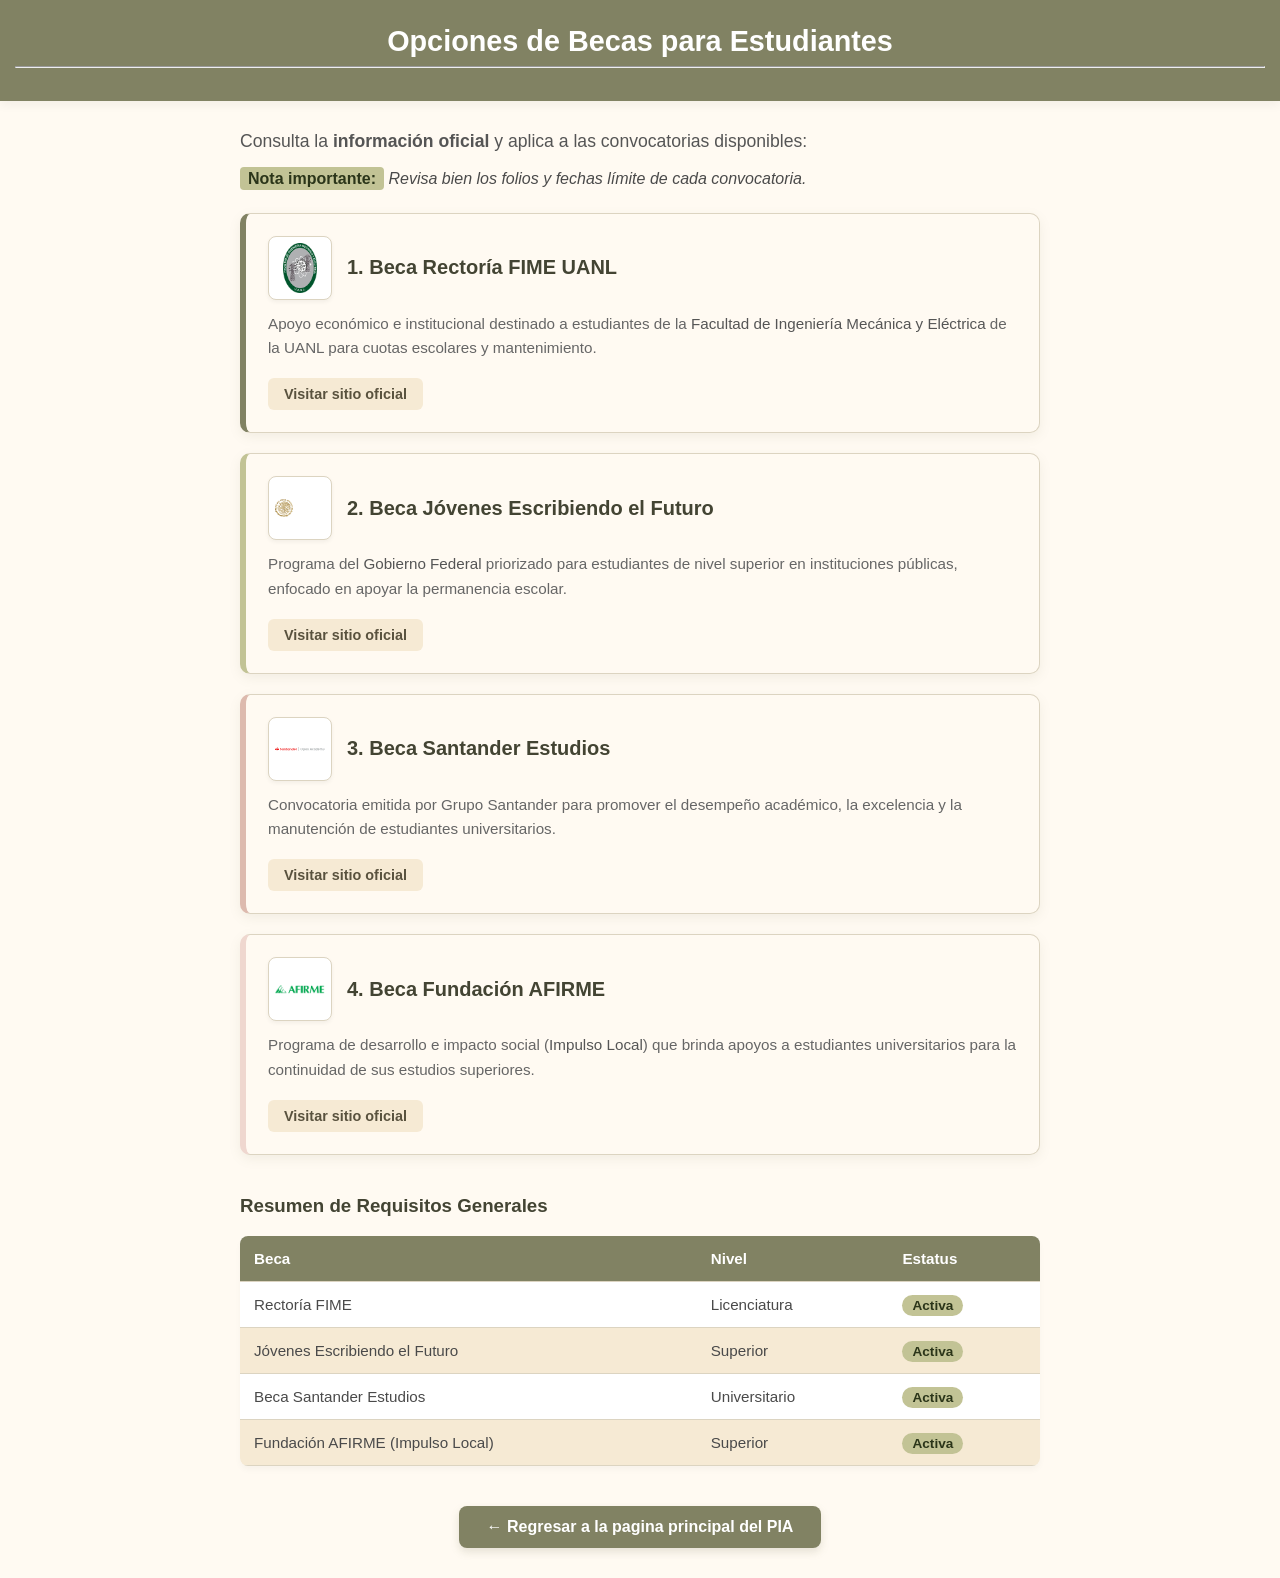
==== index.html @ 2f52d9ff "Add files via upload" ====
<!DOCTYPE html>
<html lang="es">
<head>
    <meta charset="UTF-8">
    <meta name="viewport" content="width=device-width, initial-scale=1.0">
    <title>Becas para Estudiantes | UANL y Federales</title>
    <link rel="stylesheet" href="estilos.css">
    
    <!-- Alerta personalizada en JavaScript al hacer clic en una beca -->
    <script>
        function avisarBeca(nombreBeca) {
            alert("Vas a ser redirigida a la información oficial de la " + nombreBeca + ". ¡Prepara tus documentos!");
        }
    </script>
</head>
<body>

    <!-- Encabezado superior con título centrado -->
    <header class="header-nav">
        <h1 class="titulo-principal">Opciones de Becas para Estudiantes</h1>
        <hr>
    </header>

    <!-- Contenido principal -->
    <main class="contenedor-becas">
        <section class="seccion-info">
            <p class="subtitulo">Consulta la <strong>información oficial</strong> y aplica a las convocatorias disponibles:</p>
            <mark>Nota importante:</mark> <em>Revisa bien los folios y fechas límite de cada convocatoria.</em>
        </section>

        <!-- Sección de tarjetas en lista vertical ordenada con logotipos -->
        <section class="tarjetas-grid">

            <!-- Beca 1 -->
            <article class="tarjeta-beca">
                <div class="header-tarjeta">
                    <img src="fime-logo.png" alt="Logo FIME UANL" class="logo-beca">
                    <h2>1. Beca Rectoría FIME UANL</h2>
                </div>
                <p>Apoyo económico e institucional destinado a estudiantes de la <b>Facultad de Ingeniería Mecánica y Eléctrica</b> de la UANL para cuotas escolares y mantenimiento.</p>
                <a href="https://www.fime.uanl.mx/becas/" target="_blank" onclick="avisarBeca('Beca Rectoría FIME')" class="btn-enlace">Visitar sitio oficial</a>
            </article>

            <!-- Beca 2 -->
            <article class="tarjeta-beca">
                <div class="header-tarjeta">
                    <img src="logo_gob_mx.png" alt="Logo Gobierno Federal" class="logo-beca">
                    <h2>2. Beca Jóvenes Escribiendo el Futuro</h2>
                </div>
                <p>Programa del <small>Gobierno Federal</small> priorizado para estudiantes de nivel superior en instituciones públicas, enfocado en apoyar la permanencia escolar.</p>
                <a href="https://www.gob.mx/becasbenitojuarez/articulos/beca-jovenes-escribiendo-el-futuro-326084" target="_blank" onclick="avisarBeca('Beca Jóvenes Escribiendo el Futuro')" class="btn-enlace">Visitar sitio oficial</a>
            </article>

            <!-- Beca 3 -->
            <article class="tarjeta-beca">
                <div class="header-tarjeta">
                    <img src="logo-santander.svg" alt="Logo Santander" class="logo-beca">
                    <h2>3. Beca Santander Estudios</h2>
                </div>
                <p>Convocatoria emitida por Grupo Santander para promover el desempeño académico, la excelencia y la manutención de estudiantes universitarios.</p>
                <a href="https://app.santanderopenacademy.com/es/program/search" target="_blank" onclick="avisarBeca('Beca Santander Estudios')" class="btn-enlace">Visitar sitio oficial</a>
            </article>

            <!-- Beca 4 -->
            <article class="tarjeta-beca">
                <div class="header-tarjeta">
                    <img src="Afirme_logo.png" alt="Logo Fundación AFIRME" class="logo-beca">
                    <h2>4. Beca Fundación AFIRME</h2>
                </div>
                <p>Programa de desarrollo e impacto social (<i>Impulso Local</i>) que brinda apoyos a estudiantes universitarios para la continuidad de sus estudios superiores.</p>
                <a href="https://www.afirme.com/Quienes-Somos.html" target="_blank" onclick="avisarBeca('Beca Fundación AFIRME')" class="btn-enlace">Visitar sitio oficial</a>
            </article>

        </section>

        <!-- Tabla complementaria con requisitos generales -->
        <section class="seccion-tabla">
            <h3>Resumen de Requisitos Generales</h3>
            <table class="tabla-becas">
                <thead>
                    <tr>
                        <th>Beca</th>
                        <th>Nivel</th>
                        <th>Estatus</th>
                    </tr>
                </thead>
                <tbody>
                    <tr>
                        <td>Rectoría FIME</td>
                        <td>Licenciatura</td>
                        <td><span class="estatus-activa">Activa</span></td>
                    </tr>
                    <tr>
                        <td>Jóvenes Escribiendo el Futuro</td>
                        <td>Superior</td>
                        <td><span class="estatus-activa">Activa</span></td>
                    </tr>
                    <tr>
                        <td>Beca Santander Estudios</td>
                        <td>Universitario</td>
                        <td><span class="estatus-activa">Activa</span></td>
                    </tr>
                    <tr>
                        <td>Fundación AFIRME (Impulso Local)</td>
                        <td>Superior</td>
                        <td><span class="estatus-activa">Activa</span></td>
                    </tr>
                </tbody>
            </table>
        </section>

        <!-- Botón de regreso al final de la página -->
        <section class="seccion-boton-regresar">
            <nav>
                <a href="https://m3nny75.github.io/Pia-Progra-web/" class="btn-regresar">← Regresar a la pagina principal del PIA</a>
            </nav>
        </section>
    </main>

</body>
</html>
---- estilos.css ----
/* ==========================================
   ESTILOS BASADOS EN PALETA NATURAL (becas.html)
   ========================================== */

/* Fondo general de la página en tono suave coconut cream */
body {
    background-color: #FFFAF2;
    color: #4a4a4a;
    font-family: Arial, sans-serif;
    margin: 0;
    padding: 0;
}

/* 1. Encabezado principal estilizado con tono savory sage */
.header-nav {
    background-color: #818263;
    color: #ffffff;
    text-align: center;
    padding: 25px 15px;
    box-shadow: 0 4px 10px rgba(0, 0, 0, 0.05);
}

.header-nav h1, 
.titulo-principal {
    text-align: center;
    color: #ffffff;
    margin: 0;
    font-size: 1.8rem;
}

/* 2. Contenedor principal centrado */
.contenedor-becas {
    max-width: 800px;
    margin: 30px auto;
    padding: 0 20px;
}

.subtitulo {
    font-size: 1.1rem;
    color: #555555;
}

mark {
    background-color: #C2C395;
    color: #2b3519;
    padding: 3px 8px;
    border-radius: 4px;
    font-weight: bold;
}

/* 3. Acomodar las tarjetas en LISTA VERTICAL hacia abajo */
.tarjetas-grid {
    display: flex;
    flex-direction: column;
    gap: 20px;
    margin-top: 25px;
}

/* 4. Tarjetas individuales con fondo suave y bordes distintivos */
.tarjeta-beca {
    background-color: #FFFAF2;
    border-radius: 10px;
    padding: 22px;
    box-shadow: 0 4px 12px rgba(129, 130, 99, 0.1);
    transition: transform 0.2s ease, box-shadow 0.2s ease;
    border: 1px solid #DCD4C1;
}

.tarjeta-beca:hover {
    transform: translateY(-2px);
    box-shadow: 0 6px 16px rgba(129, 130, 99, 0.15);
}

/* Bordes laterales con colores de la paleta */
.tarjeta-beca:nth-child(1) { border-left: 6px solid #818263; }
.tarjeta-beca:nth-child(2) { border-left: 6px solid #C2C395; }
.tarjeta-beca:nth-child(3) { border-left: 6px solid #DDBAAE; }
.tarjeta-beca:nth-child(4) { border-left: 6px solid #EFD7CF; }

/* 5. Cabecera interna de cada tarjeta (Logo + Título) */
.header-tarjeta {
    display: flex;
    align-items: center;
    gap: 15px;
    margin-bottom: 12px;
}

/* Control y visibilidad de los logotipos */
.logo-beca, 
.header-tarjeta img, 
.tarjeta-beca img {
    width: 50px !important;
    height: 50px !important;
    max-width: 50px !important;
    max-height: 50px !important;
    object-fit: contain;
    flex-shrink: 0;
    background-color: #FFFFFF;
    padding: 6px;
    border-radius: 8px;
    border: 1px solid #DCD4C1;
    box-shadow: 0 2px 4px rgba(0, 0, 0, 0.05);
}

.tarjeta-beca h2 {
    font-size: 1.25rem;
    color: #434433;
    margin: 0;
}

/* Control unificado y estricto para las descripciones (evita que se vean diferentes) */
.tarjeta-beca p {
    color: #666666 !important;
    font-size: 0.95rem !important;
    font-family: Arial, sans-serif !important;
    line-height: 1.6 !important;
    font-weight: normal !important;
    margin-top: 0 !important;
    margin-bottom: 18px !important;
}

/* Forzar que las etiquetas internas (negritas, cursivas) mantengan el mismo estilo parejo */
.tarjeta-beca p b, 
.tarjeta-beca p strong, 
.tarjeta-beca p i, 
.tarjeta-beca p em, 
.tarjeta-beca p small {
    font-size: 0.95rem !important;
    font-family: Arial, sans-serif !important;
    color: #555555 !important;
    font-weight: normal !important;
    font-style: normal !important;
}

/* 6. Botones de enlace "Visitar sitio oficial" */
.btn-enlace {
    display: inline-block;
    background-color: #F6EAD4;
    color: #59523e;
    padding: 8px 16px;
    border-radius: 6px;
    text-decoration: none;
    font-weight: bold;
    font-size: 0.9rem;
    transition: background-color 0.2s ease;
}

.btn-enlace:hover {
    background-color: #DCD4C1;
    color: #3b3729;
}

/* 7. Tabla con encabezado en tono savory sage y filas alternadas */
.seccion-tabla {
    margin-top: 40px;
}

.seccion-tabla h3 {
    color: #434433;
}

table, .tabla-becas {
    width: 100%;
    border-collapse: collapse;
    margin-top: 15px;
    background-color: #FFFFFF;
    border-radius: 8px;
    overflow: hidden;
    box-shadow: 0 4px 6px rgba(0, 0, 0, 0.03);
}

th, td {
    padding: 14px;
    text-align: left;
    font-size: 0.95rem;
    border-bottom: 1px solid #DCD4C1;
}

th {
    background-color: #818263;
    color: #FFFFFF;
    font-weight: bold;
}

tr:nth-child(even) {
    background-color: #F6EAD4;
}

.estatus-activa {
    background-color: #C2C395;
    color: #2b3519;
    padding: 3px 10px;
    border-radius: 12px;
    font-size: 0.85rem;
    font-weight: bold;
}

/* 8. Botón principal de retorno "Regresar al PIA" */
.seccion-boton-regresar {
    text-align: center;
    margin-top: 40px;
    margin-bottom: 20px;
}

.btn-regresar {
    display: inline-block;
    padding: 12px 28px;
    background-color: #818263;
    color: #FFFFFF;
    text-decoration: none;
    border-radius: 8px;
    font-weight: bold;
    box-shadow: 0 4px 8px rgba(129, 130, 99, 0.2);
    transition: background-color 0.2s ease, transform 0.2s ease;
}

.btn-regresar:hover {
    transform: translateY(-2px);
    background-color: #696a4f;
}

/* 9. Pie de página */
footer {
    text-align: center;
    color: #777777;
    font-size: 0.85rem;
    padding: 25px 0;
    border-top: 1px solid #DCD4C1;
    background-color: #F6EAD4;
}
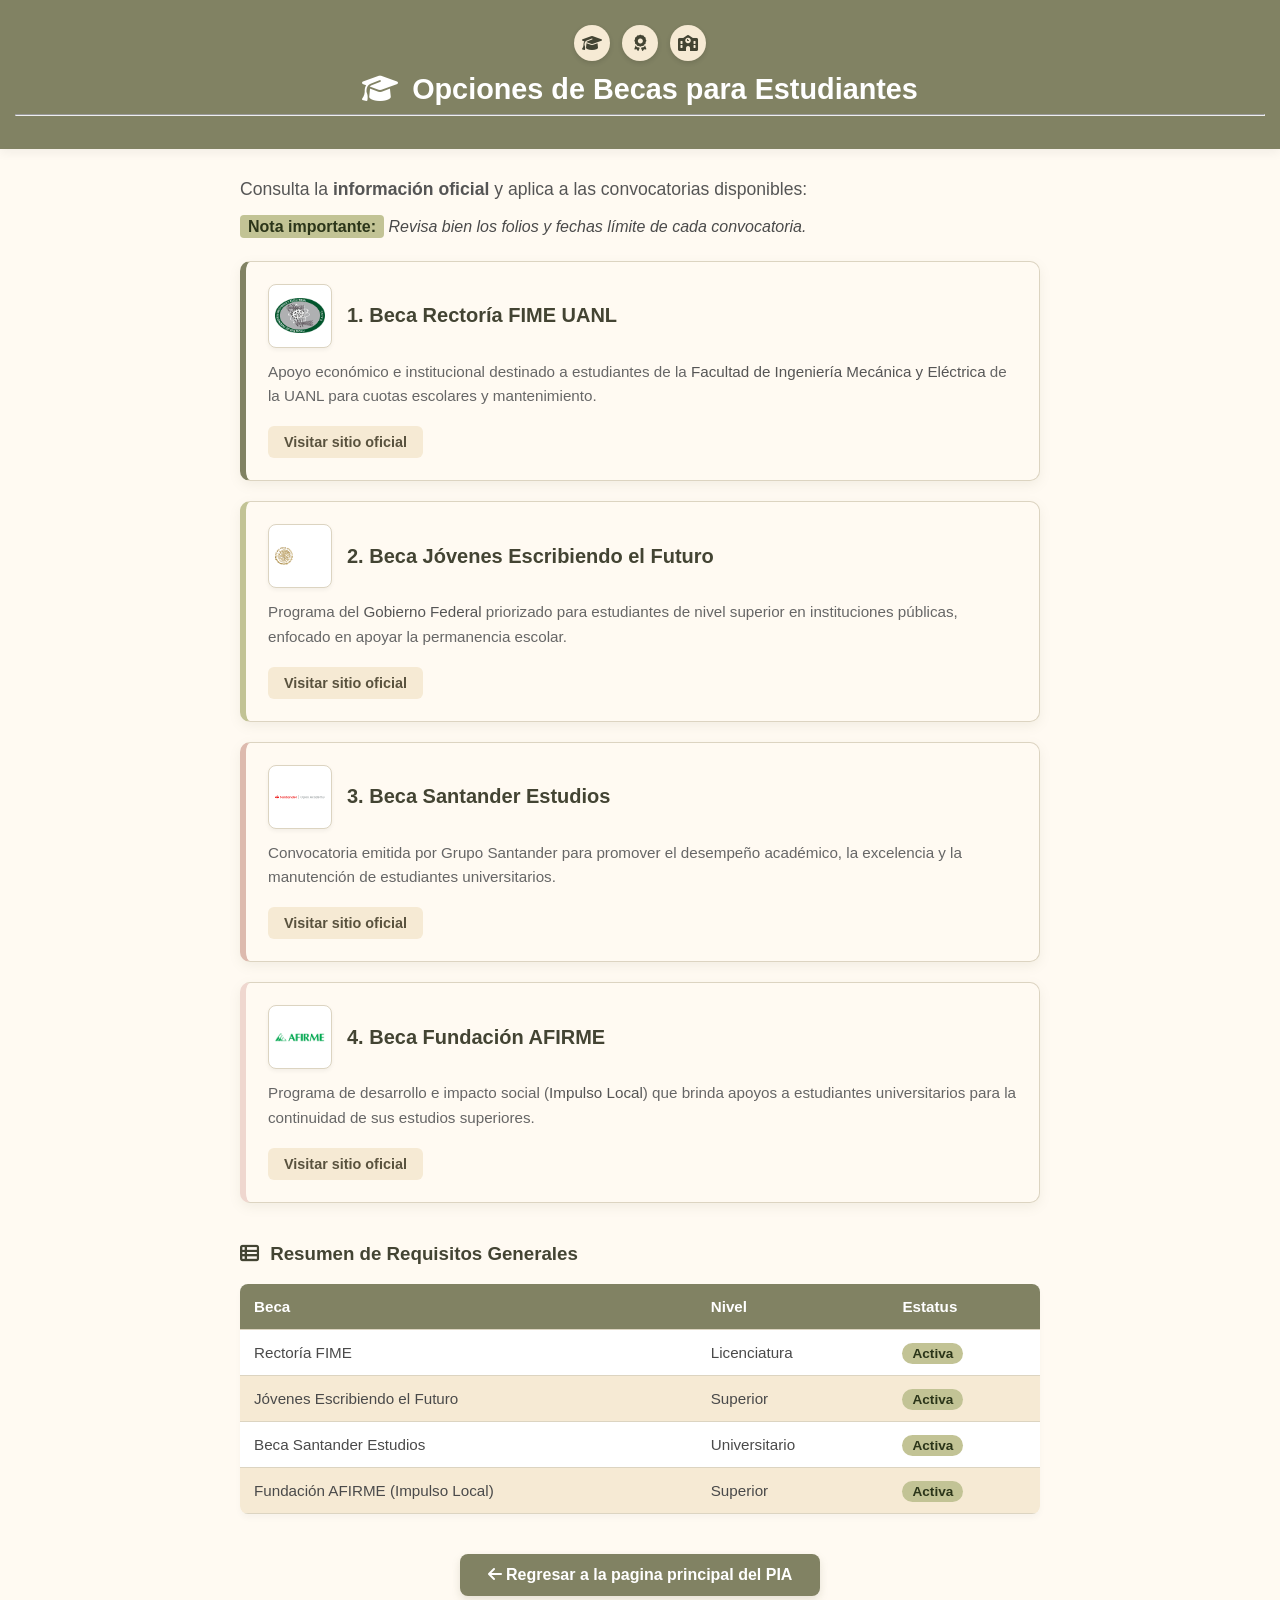
==== commit c0be36ba: "Rename becas.html to index.html" ====
--- a/index.html
+++ b/index.html
@@ -4,6 +4,7 @@
     <meta charset="UTF-8">
     <meta name="viewport" content="width=device-width, initial-scale=1.0">
     <title>Becas para Estudiantes | UANL y Federales</title>
+    <link rel="stylesheet" href="https://cdnjs.cloudflare.com/ajax/libs/font-awesome/6.5.1/css/all.min.css">
     <link rel="stylesheet" href="estilos.css">
     
     <!-- Alerta personalizada en JavaScript al hacer clic en una beca -->
@@ -15,9 +16,14 @@
 </head>
 <body>
 
-    <!-- Encabezado superior con título centrado -->
+    <!-- Encabezado superior con título centrado y logos/insignias -->
     <header class="header-nav">
-        <h1 class="titulo-principal">Opciones de Becas para Estudiantes</h1>
+        <div class="logos-header">
+            <span class="logo-insignia" title="Formación Académica"><i class="fa-solid fa-graduation-cap"></i></span>
+            <span class="logo-insignia" title="Becas y Apoyos"><i class="fa-solid fa-award"></i></span>
+            <span class="logo-insignia" title="Comunidad Estudiantil"><i class="fa-solid fa-school"></i></span>
+        </div>
+        <h1 class="titulo-principal"><i class="fa-solid fa-graduation-cap icono-beca"></i> Opciones de Becas para Estudiantes</h1>
         <hr>
     </header>
 
@@ -75,7 +81,7 @@
 
         <!-- Tabla complementaria con requisitos generales -->
         <section class="seccion-tabla">
-            <h3>Resumen de Requisitos Generales</h3>
+            <h3><i class="fa-solid fa-table-list icono-beca"></i> Resumen de Requisitos Generales</h3>
             <table class="tabla-becas">
                 <thead>
                     <tr>
@@ -112,10 +118,10 @@
         <!-- Botón de regreso al final de la página -->
         <section class="seccion-boton-regresar">
             <nav>
-                <a href="https://m3nny75.github.io/Pia-Progra-web/" class="btn-regresar">← Regresar a la pagina principal del PIA</a>
+                <a href="https://m3nny75.github.io/Pia-Progra-web/" class="btn-regresar"><i class="fa-solid fa-arrow-left"></i> Regresar a la pagina principal del PIA</a>
             </nav>
         </section>
     </main>
 
 </body>
-</html>+</html>
--- a/estilos.css
+++ b/estilos.css
@@ -1,6 +1,4 @@
- /* ==========================================
-   ESTILOS BASADOS EN PALETA NATURAL (becas.html)
-   ========================================== */
+ /* ESTILOS BASADOS EN PALETA NATURAL (becas.html) */
 
 /* Fondo general de la página en tono suave coconut cream */
 body {
@@ -20,12 +18,36 @@
     box-shadow: 0 4px 10px rgba(0, 0, 0, 0.05);
 }
 
+.logos-header {
+    display: flex;
+    justify-content: center;
+    gap: 12px;
+    margin-bottom: 12px;
+}
+
+.logo-insignia {
+    width: 36px;
+    height: 36px;
+    background-color: #F6EAD4;
+    color: #434433;
+    border-radius: 50%;
+    display: inline-flex;
+    align-items: center;
+    justify-content: center;
+    font-size: 1rem;
+    box-shadow: 0 2px 5px rgba(0, 0, 0, 0.12);
+}
+
 .header-nav h1, 
 .titulo-principal {
     text-align: center;
     color: #ffffff;
     margin: 0;
     font-size: 1.8rem;
+}
+
+.icono-beca {
+    margin-right: 6px;
 }
 
 /* 2. Contenedor principal centrado */
